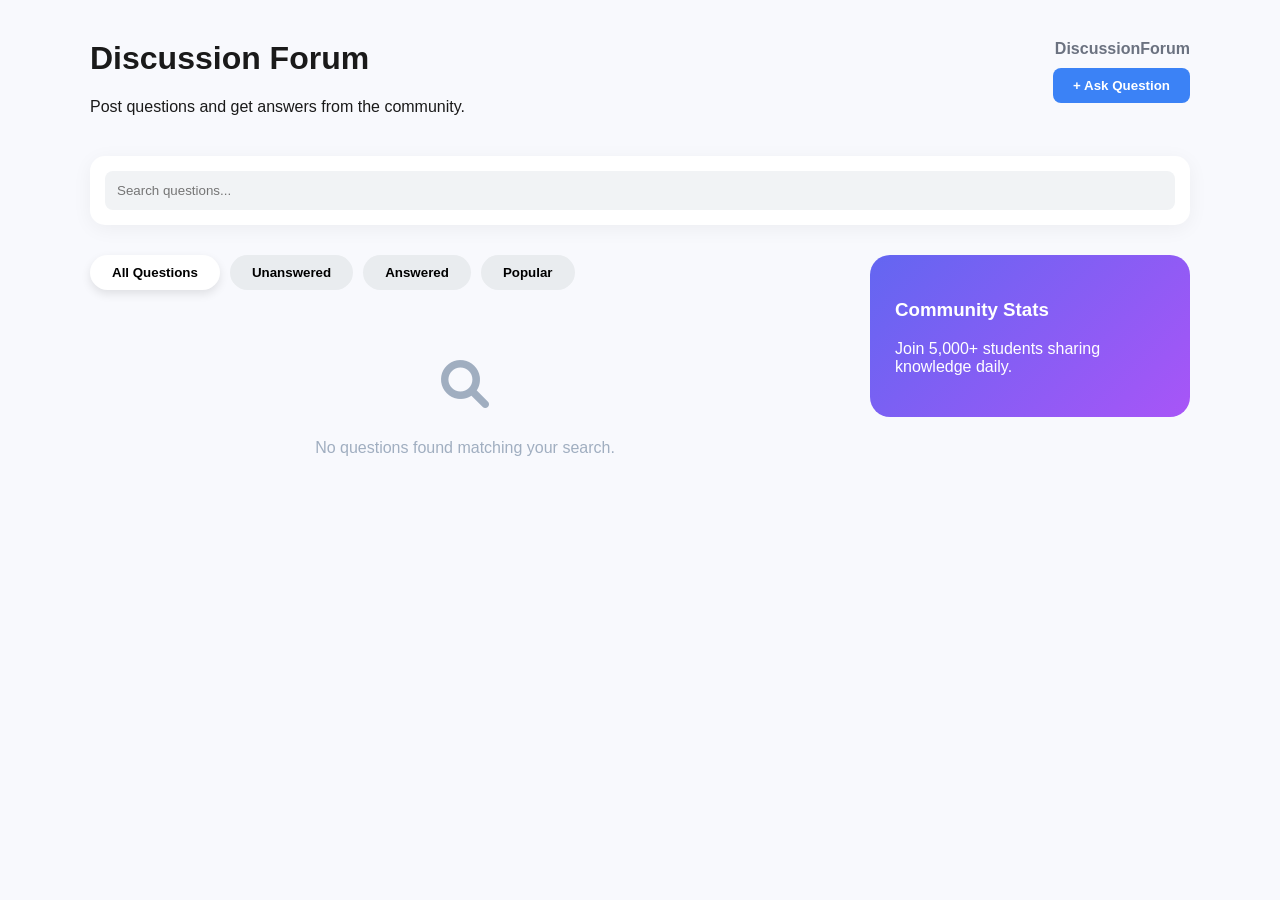
==== forum.html @ 8882bae1 "Add files via upload" ====
<!DOCTYPE html>
<html lang="en">
<head>
    <meta charset="UTF-8">
    <meta name="viewport" content="width=device-width, initial-scale=1.0">
    <title>Forum - Real-Time Posting</title>
    <link rel="stylesheet" href="https://cdnjs.cloudflare.com/ajax/libs/font-awesome/6.0.0/css/all.min.css">
    <style>
        :root {
            --bg-color: #f8f9fd;
            --primary-blue: #4a90e2;
            --btn-blue: #3b82f6;
            --text-main: #1a1a1a;
            --text-muted: #6b7280;
            --card-shadow: 0 4px 20px rgba(0, 0, 0, 0.05);
            --gradient-sidebar: linear-gradient(135deg, #6366f1 0%, #a855f7 100%);
        }

        body { font-family: 'Poppins', sans-serif; background-color: var(--bg-color); margin: 0; color: var(--text-main); }
        .container { max-width: 1100px; margin: 40px auto; padding: 0 20px; position: relative; }

        .top-nav { position: absolute; top: 0; right: 20px; text-align: right; z-index: 100; }
        .home-link { text-decoration: none; color: var(--text-muted); font-weight: 600; display: flex; align-items: center; justify-content: flex-end; gap: 8px; margin-bottom: 10px; cursor: pointer; }
        .ask-btn { background-color: var(--btn-blue); color: white; padding: 10px 20px; border: none; border-radius: 8px; font-weight: bold; cursor: pointer; }

        .search-container { background: white; padding: 15px; border-radius: 15px; display: flex; gap: 10px; box-shadow: var(--card-shadow); margin: 40px 0 30px 0; }
        .search-container input { flex: 1; padding: 12px; border: none; background: #f1f3f5; border-radius: 8px; outline: none; }

        .layout { display: grid; grid-template-columns: 1fr 320px; gap: 30px; }
        .nav-tabs { display: flex; gap: 10px; margin-bottom: 20px; }
        .tab { padding: 10px 22px; border: none; background: #e9ecef; border-radius: 25px; cursor: pointer; font-weight: 600; }
        .tab.active { background: white; box-shadow: 0 4px 10px rgba(0,0,0,0.1); }

        .card { background: white; padding: 24px; border-radius: 16px; margin-bottom: 20px; box-shadow: var(--card-shadow); }
        .stats { min-width: 90px; text-align: center; }
        .q-link { color: var(--primary-blue); text-decoration: none; font-size: 1.2rem; font-weight: bold; cursor: pointer; }
        .tag { background: #f1f3f5; padding: 5px 12px; border-radius: 6px; font-size: 0.8rem; margin-right: 6px; }

        .forum-footer { border-top: 1px solid #eee; margin-top: 15px; padding-top: 15px; display: flex; gap: 20px; }
        .action-btn { cursor: pointer; color: var(--text-muted); font-size: 0.9rem; border: none; background: none; }
        .action-btn i { margin-right: 5px; }
        .liked { color: #e0245e; }
        .voted { color: #3b82f6; font-weight: bold; }

        .answer-section { margin-top: 15px; background: #f9fafb; padding: 15px; border-radius: 10px; display: none; }
        .ans-input { width: 100%; padding: 10px; border: 1px solid #ddd; border-radius: 8px; margin-bottom: 10px; }
        
        .sidebar { background: var(--gradient-sidebar); color: white; padding: 25px; border-radius: 20px; height: fit-content; }
        .view-box { 
        background: white; 
        padding: 30px; 
        border-radius: 20px; 
        box-shadow: 0 10px 30px rgba(0,0,0,0.05); 
        border: 1px solid #edf2f7;
    }
    .form-title { color: #2d3748; margin-bottom: 20px; font-weight: 700; }
    .post-btn { 
        background: linear-gradient(135deg, #667eea 0%, #764ba2 100%); 
        color: white; border: none; padding: 12px; border-radius: 10px; 
        font-weight: 600; cursor: pointer; transition: transform 0.2s;
    }
    .post-btn:hover { transform: translateY(-2px); }
    .author-link { color: #4db2ec; cursor: pointer; text-decoration: none; font-size: 0.85rem; }
    .author-link:hover { text-decoration: underline; }
    /* New style for the question details box */
.details-section {
    margin: 10px 0;padding: 12px;background: #f1f5f9;border-radius: 8px;
    font-size: 0.95rem;color: #4a5568;display: none; /* Hidden by default */
    border-left: 4px solid var(--primary-blue);
}
    </style>
</head>
<body>

<div class="container">
    <div class="top-nav">
        <a href="forum.html" class="home-link">DiscussionForum</a>
        <button class="ask-btn" onclick="showSection('ask')">+ Ask Question</button>
    </div>
    <header>
        <h1>Discussion Forum</h1>
        <p>Post questions and get answers from the community.</p>
    </header>
    <div class="search-container" id="search-bar-ui">
        <input type="text" id="searchInput" placeholder="Search questions..." onkeyup="handleSearch()">
    </div>
    <div class="layout">
        <main>
            <div class="nav-tabs" id="tab-nav">
    <button class="tab active" id="tab-all" onclick="filterData('all')">All Questions</button>
    <button class="tab" id="tab-unanswered" onclick="filterData('unanswered')">Unanswered</button>
    <button class="tab" id="tab-answered" onclick="filterData('answered')">Answered</button> <button class="tab" id="tab-popular" onclick="filterData('popular')">Popular</button>
</div>
            <div id="dynamic-area"></div>
        </main>
        <aside class="sidebar">
            <h3>Community Stats</h3>
            <p>Join 5,000+ students sharing knowledge daily.</p>
        </aside>
    </div>
</div>
<script>
    let activeFilter = 'all';
    const userObj = JSON.parse(localStorage.getItem('loggedInUser')) || { name: "Guest", email: "guest@gmail.com" };
    function getDB() {
        return JSON.parse(localStorage.getItem('forumDB')) || [];
    }
    function saveDB(data) {
        localStorage.setItem('forumDB', JSON.stringify(data));
    }
    function filterData(cat) {
        activeFilter = cat;
        document.querySelectorAll('.tab').forEach(t => t.classList.remove('active'));
        document.getElementById('tab-' + cat).classList.add('active');
        let data = getDB();
        if (cat === 'unanswered') {
            data = data.filter(q => q.answers.length === 0);
        } else if (cat === 'answered') {
            data = data.filter(q => q.answers.length > 0);
        } else if (cat === 'popular') {
            data = data.sort((a, b) => b.votes - a.votes).slice(0, 5);
        }
        data.sort((a, b) => b.votes - a.votes);
        renderList(data);
    }
 function renderList(data) {
    const area = document.getElementById('dynamic-area');
    const allUsers = JSON.parse(localStorage.getItem('users')) || [];
    const loggedInUser = JSON.parse(localStorage.getItem('loggedInUser')) || {};
    if (data.length === 0) {
        area.innerHTML = `
            <div style="text-align:center; padding:50px; color:#a0aec0;">
                <i class="fa-solid fa-magnifying-glass" style="font-size:3rem; margin-bottom:15px;"></i>
                <p>No questions found matching your search.</p>
            </div>`;
        return;
    }
    area.innerHTML = data.map(q => {
        const qEmail = (q.email || "").trim().toLowerCase();
        const qAuthorName = (q.author || "").trim().toLowerCase();
        let authorProfile = allUsers.find(u => {
            const uEmail = (u.email || "").trim().toLowerCase();
            const uName = (u.name || "").trim().toLowerCase();
            if (qEmail && uEmail && qEmail === uEmail) return true
            if (qAuthorName && uName && qAuthorName === uName) return true;
            return false;
        });
        if (!authorProfile && loggedInUser.email && qEmail === loggedInUser.email.toLowerCase()) {
            authorProfile = loggedInUser;
        }
        const profilePicUrl = authorProfile?.profilePic || 
                             authorProfile?.image || 
                             'https://cdn-icons-png.flaticon.com/512/149/149071.png';

        const isMe = loggedInUser.email && qEmail === loggedInUser.email.toLowerCase();
        const displayName = isMe ? "You" : (authorProfile ? authorProfile.name : q.author);
        const profileLink = isMe ? "profile.html" : `user-profile.html?email=${q.email}`;
        return `
<div class="answer-section" id="ans-box-${q.id}" style="display:none; margin-top:20px; padding-top:15px; border-top:1px solid #edf2f7;">
    <h4 style="font-size:1rem; margin-bottom:10px; color:#2d3748;">Answers</h4>
    <div id="ans-list-${q.id}" style="margin-bottom:20px;">
        </div>
    <div style="display:flex; gap:10px;">
        <input type="text" id="input-${q.id}" class="ans-input" placeholder="Write an answer..." 
               style="flex:1; padding:10px; border:1px solid #e2e8f0; border-radius:8px;">
        <button class="post-btn" onclick="submitAnswer(${q.id})" 
                style="padding:10px 20px; background:#4a90e2; color:white; border:none; border-radius:8px; cursor:pointer;">
            Post
            </button>  </div></div>
        <div class="card">
            <div style="display:flex; gap:20px;">
                <div class="author-info" style="text-align:center; min-width:80px;">
                    <img src="${profilePicUrl}" 
                         style="width:55px; height:55px; border-radius:50%; object-fit:cover; border:2px solid #e2e8f0; cursor:pointer;" 
                         onclick="window.location.href='${profileLink}'"
                         onerror="this.src='https://cdn-icons-png.flaticon.com/512/149/149071.png'">
                    <div class="stats" style="margin-top:10px; font-size:0.85rem;">
                        <strong>${q.votes || 0}</strong> votes
                        <br>
                        <strong class="${q.answers?.length > 0 ? 'success' : ''}">${q.answers?.length || 0}</strong> ans
                    </div></div>
                <div style="flex:1">
                    <div class="q-link" onclick="toggleDetails(${q.id})" style="font-size:1.2rem; font-weight:bold; color:#2d3748; cursor:pointer;">
                        ${q.title}   </div>
                    <div style="margin: 5px 0 10px 0; font-size:0.9rem;">
                        <span style="color:#718096;">By</span>
 <span class="author-link" onclick="window.location.href='${profileLink}'" style="cursor:pointer; color: #0a66c2; font-weight:600; margin-left:4px;">
${displayName}
                        </span>
                        <span style="font-size:0.75rem; color:#a0aec0; margin-left:8px;">
                            ${q.email && q.email !== 'undefined' ? `(${q.email})` : '(Verified Member)'}
                        </span> </div>

                    <div style="margin-bottom:15px;">
                        ${q.tags ? q.tags.map(t => `<span class="tag" style="background:#edf2f7; padding:4px 10px; border-radius:15px; font-size:0.75rem; margin-right:5px; color:#4a5568;">${t}</span>`).join('') : ''}
                    </div>
                    
                    <div class="details-section" id="details-${q.id}" style="display:none; background:#f7fafc; padding:15px; border-radius:8px; margin-bottom:15px; border-left:4px solid #cbd5e0;">
                        <strong>Details:</strong><br>${q.body || 'No additional details provided.'}
                    </div>

                    <div class="forum-footer" style="display:flex; gap:15px; border-top:1px solid #f0f4f8; padding-top:10px;">
                        <button class="action-btn" onclick="toggleDetails(${q.id})"><i class="fa-solid fa-circle-info"></i> More</button>
                        <button class="action-btn" onclick="handleVote(${q.id})"><i class="fa-solid fa-circle-up"></i> Vote</button>
                        <button class="action-btn" onclick="toggleAns(${q.id})"><i class="fa-regular fa-comment"></i> Answer</button>
                    </div>
                </div>
            </div>
        </div>`;
    }).join('');
}  function handleVote(id) {
        let db = getDB();
        const idx = db.findIndex(q => q.id === id);
        if (!db[idx].votedBy) db[idx].votedBy = [];

        const votedIdx = db[idx].votedBy.indexOf(userObj.email);
        if (votedIdx === -1) {
            db[idx].votes++;
            db[idx].votedBy.push(userObj.email);
        } else {
            db[idx].votes--;
            db[idx].votedBy.splice(votedIdx, 1);
        }
        saveDB(db);
        filterData(activeFilter);
    }

    function handleLike(id) {
        let db = getDB();
        const idx = db.findIndex(q => q.id === id);
        if (!db[idx].likedBy) db[idx].likedBy = [];

        const likedIdx = db[idx].likedBy.indexOf(userObj.email);
        if (likedIdx === -1) {
            db[idx].likedBy.push(userObj.email);
        } else {
            db[idx].likedBy.splice(likedIdx, 1);
        }
        saveDB(db);
        filterData(activeFilter);
    }

    function toggleAns(id) {
    const ansBox = document.getElementById(`ans-box-${id}`);
    const ansList = document.getElementById(`ans-list-${id}`);
    
    // Toggle visibility
    if (ansBox.style.display === "block") {
        ansBox.style.display = "none";
    } else {
        ansBox.style.display = "block";
        
        // Load existing answers from the database
        const db = JSON.parse(localStorage.getItem('forumDB')) || [];
        const question = db.find(q => q.id === id);
        const allUsers = JSON.parse(localStorage.getItem('users')) || [];

        if (question && question.answers) {
            ansList.innerHTML = question.answers.map(a => {
                // Find answerer's photo in the global users list
                const ansUser = allUsers.find(u => 
                    (u.email && a.email && u.email.toLowerCase() === a.email.toLowerCase()) ||
                    (u.name && a.user && u.name.toLowerCase() === a.user.toLowerCase())
                );
                const ansPic = ansUser?.profilePic || 'https://cdn-icons-png.flaticon.com/512/149/149071.png';

                return `
                <div style="display:flex; gap:10px; padding:10px; border-bottom:1px solid #f0f4f8; align-items: flex-start;">
                    <img src="${ansPic}" style="width:30px; height:30px; border-radius:50%; object-fit:cover;">
                    <div style="background: #f7fafc; padding:8px 12px; border-radius:12px; flex:1;">
                        <strong style="font-size:0.85rem; color:#2d3748;">${a.user}</strong>
                        <p style="margin:2px 0 0 0; font-size:0.9rem; color:#4a5568;">${a.text}</p>
                    </div>
                </div>`;
            }).join('');
        }
    }
}
    function toggleDetails(id) {
    const detailsBox = document.getElementById(`details-${id}`);
    if (detailsBox.style.display === 'block') {
        detailsBox.style.display = 'none';
    } else {
        detailsBox.style.display = 'block';
    }
}

    // --- COMBINED SUBMIT ANSWER FUNCTION ---
function submitAnswer(id) {
    const inputField = document.getElementById(`input-${id}`);
    const text = inputField.value.trim();
    if (!text) return alert("Please type an answer first.");

    // 1. Get the current user data safely
    let currentUser = JSON.parse(localStorage.getItem('loggedInUser'));
    if (!currentUser) return alert("Please log in to answer questions.");

    let db = JSON.parse(localStorage.getItem('forumDB')) || [];
    const idx = db.findIndex(q => q.id === id);
    if (idx === -1) return;

    // 2. Add the answer to the database with the user's details
    db[idx].answers.push({ 
        user: currentUser.name, 
        email: currentUser.email, 
        text: text,
        date: new Date().toLocaleDateString()
    });
    localStorage.setItem('forumDB', JSON.stringify(db));
    currentUser.ansCount = (currentUser.ansCount || 0) + 1;
    localStorage.setItem('loggedInUser', JSON.stringify(currentUser));
    inputField.value = ""; 
    renderList(db); 
    const ansBox = document.getElementById(`ans-box-${id}`);
    ansBox.style.display = "block";
    loadAnswers(id); 
}
function loadAnswers(id) {
    const ansList = document.getElementById(`ans-list-${id}`);
    const db = JSON.parse(localStorage.getItem('forumDB')) || [];
    const question = db.find(q => q.id === id);
    const allUsers = JSON.parse(localStorage.getItem('users')) || [];

    if (question && question.answers) {
        ansList.innerHTML = question.answers.map(a => {
            // Find the answerer's photo in the global users list
            const ansUser = allUsers.find(u => 
                (u.email && a.email && u.email.toLowerCase() === a.email.toLowerCase()) ||
                (u.name && a.user && u.name.toLowerCase() === a.user.toLowerCase())
            );
            
            const ansPic = ansUser?.profilePic || 'https://cdn-icons-png.flaticon.com/512/149/149071.png';

            return `
            <div style="display:flex; gap:12px; padding:12px 0; border-bottom:1px solid #edf2f7; align-items: flex-start;">
                <img src="${ansPic}" style="width:35px; height:35px; border-radius:50%; object-fit:cover; border: 1px solid #e2e8f0;">
                <div style="flex:1;">
                    <div style="display:flex; justify-content:space-between; align-items:center;">
                        <strong style="font-size:0.9rem; color:#2d3748;">${a.user}</strong>
                        <span style="font-size:0.75rem; color:#a0aec0;">${a.date || ''}</span>
                    </div>
                    <p style="margin:4px 0 0 0; font-size:0.95rem; color:#4a5568; line-height:1.4;">${a.text}</p>
                </div>
            </div>`;
        }).join('');
    }
}
function submitQuestion() {
    const title = document.getElementById('newTitle').value;
    const body = document.getElementById('newBody').value;
    const tagsRaw = document.getElementById('newTags').value;
    if(!title || !tagsRaw) return alert("Please fill Title and Tags");

    const newQ = {
        id: Date.now(),
        title: title,
        body: body,
        tags: tagsRaw.split(',').map(t => t.trim()),
        votes: 0,
        votedBy: [],
        likedBy: [],
        answers: [],
        author: userObj.name,
        email: userObj.email,
        time: new Date().toLocaleString()
    };

    let db = getDB();
    db.unshift(newQ);
    saveDB(db);
    showSection('list');
}
function showSection(section) {
    const area = document.getElementById('dynamic-area');
    if (section === 'list') {
        document.getElementById('tab-nav').style.display = 'flex';
        filterData('all');
    } else {
        document.getElementById('tab-nav').style.display = 'none';
        area.innerHTML = `
            <div class="view-box">
                <h2>Ask Question</h2>
                <input type="text" id="newTitle" class="ans-input" placeholder="Title">
                <textarea id="newBody" class="ans-input" placeholder="Details" rows="4"></textarea>
                <input type="text" id="newTags" class="ans-input" placeholder="Tags (comma separated)">
                <button class="post-btn" onclick="submitQuestion()">Post</button>
            </div>`;
    }
}
function handleSearch() {
    const val = document.getElementById('searchInput').value.toLowerCase();
    const filtered = getDB().filter(q => q.title.toLowerCase().includes(val));
    renderList(filtered);
}
window.onload = function() {
    const urlParams = new URLSearchParams(window.location.search);
    const viewMode = urlParams.get('view');
    const action = localStorage.getItem('openForumAction');

    if (viewMode === 'myhistory') {
        viewMyQuestions();
    } else if (action === 'ask') {
        showSection('ask');
        localStorage.removeItem('openForumAction');
    } else {
        filterData('all');
    }
};
function viewMyQuestions() {
    const user = JSON.parse(localStorage.getItem('loggedInUser'));
    const forumDB = JSON.parse(localStorage.getItem('forumDB')) || [];
    const allUsers = JSON.parse(localStorage.getItem('users')) || [];
    const elementsToHide = ['.sidebar', '#tab-nav', '.ask-btn', 'header p'];
    elementsToHide.forEach(s => { 
        const el = document.querySelector(s); 
        if(el) el.style.display = 'none'; 
    });
    const mainHeading = document.querySelector('h1');
    if (mainHeading) mainHeading.innerText = "My Question History";
    const myData = forumDB.filter(q => q.email === user.email);
    const area = document.getElementById('dynamic-area');
    let historyHTML = `<button onclick="window.location.href='dashboard.html'" class="action-btn" style="margin-bottom:20px;">← Back to Dashboard</button>`;
    if (myData.length === 0) {
        area.innerHTML = historyHTML + `<p style="text-align:center; padding:20px;">You haven't posted any questions yet.</p>`;
        return;
    }
    area.innerHTML = historyHTML + myData.map(q => {
        const answers = q.answers || [];
        const hasAnswers = answers.length > 0;
        const statusHTML = hasAnswers 
            ? `<span style="background:#c6f6d5; color:#22543d; padding:4px 12px; border-radius:20px; font-size:0.75rem; font-weight:bold;">${answers.length} ANSWERED</span>` 
            : `<span style="background:#fee2e2; color:#991b1b; padding:4px 12px; border-radius:20px; font-size:0.75rem; font-weight:bold;">PENDING</span>`;
        const answersHTML = answers.map(a => {
            const ansUser = allUsers.find(u => u.email === a.email);
            const ansPic = ansUser?.profilePic || 'https://cdn-icons-png.flaticon.com/512/149/149071.png';
            
            return `
                <div style="display:flex; gap:10px; margin-top:10px; padding:10px; background:#f8fafc; border-radius:8px; border:1px solid #edf2f7;">
                    <img src="${ansPic}" style="width:30px; height:30px; border-radius:50%; object-fit:cover;">
                    <div style="flex:1;">
                        <div style="display:flex; justify-content:space-between;">
                            <strong style="font-size:0.85rem;">${a.user}</strong>
                            <small style="color:#a0aec0;">${a.date || ''}</small>
                        </div>
                        <p style="margin:4px 0 0 0; font-size:0.9rem; color:#4a5568;">${a.text}</p>
                    </div>
                </div>`;
        }).join('');

        return `
            <div class="card" style="border-left: 6px solid ${hasAnswers ? '#10b981' : '#ef4444'}; margin-bottom:20px; padding:20px;">
                <div style="display:flex; justify-content:space-between; align-items:flex-start;">
                    <h3 style="margin:0; color:#2d3748; font-size:1.1rem;">${q.title}</h3>
                    ${statusHTML}
                </div>
                
                <p style="color:#718096; font-size:0.9rem; margin:10px 0;">${q.body || 'No details provided.'}</p>
                
                <div id="history-ans-list-${q.id}" style="margin-top:15px; border-top: 1px solid #f1f5f9; padding-top:10px;">
                    <strong style="font-size:0.8rem; color:#64748b;">${hasAnswers ? 'Responses:' : 'No responses yet'}</strong>
                    ${answersHTML}
                </div>

                <div style="margin-top:15px; text-align:right;">
                    <small style="color:#cbd5e0; display:block; margin-bottom:5px;">Posted on ${q.time}</small>
                    <button class="action-btn" onclick="window.location.href='forum.html?id=${q.id}'" style="font-size:0.8rem;">Go to Discussion</button>
                </div>
            </div>
        `;
    }).join('');
}
function updateQuestionCount() {
    const user = JSON.parse(localStorage.getItem('loggedInUser'));
    const forumDB = JSON.parse(localStorage.getItem('forumDB')) || [];
    
    if (user && user.email) {
        const myQuestions = forumDB.filter(q => q.email === user.email);
        const countDisplay = document.getElementById('q-count-display');
        if (countDisplay) {
            countDisplay.textContent = myQuestions.length;
        }
    }
}
updateQuestionCount();
</script>
</body>
</html>
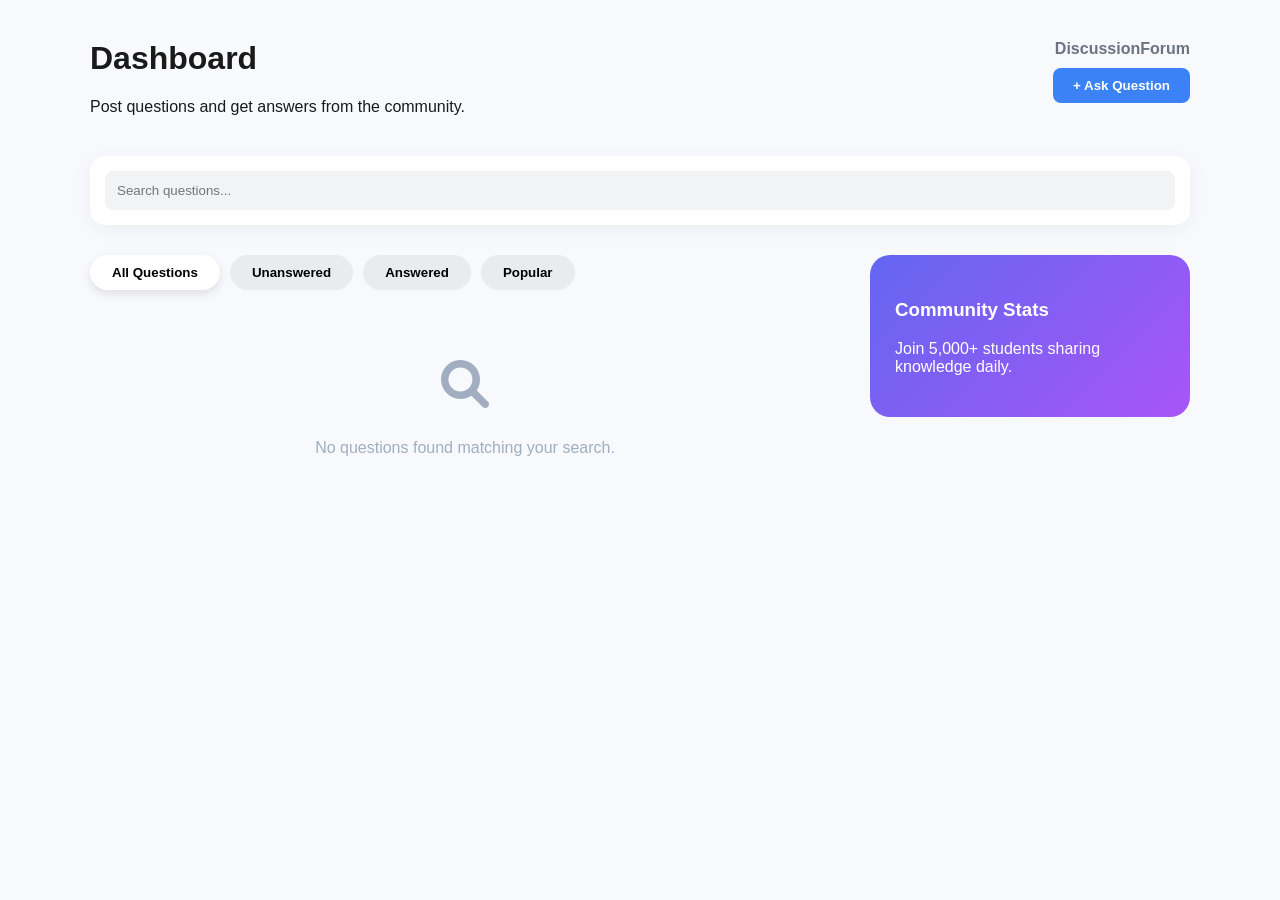
==== commit 36c57d4e: "Update forum.html" ====
--- a/forum.html
+++ b/forum.html
@@ -74,11 +74,11 @@
 
 <div class="container">
     <div class="top-nav">
-        <a href="forum.html" class="home-link">DiscussionForum</a>
+        <a href="dashboard.html" class="home-link">DiscussionForum</a>
         <button class="ask-btn" onclick="showSection('ask')">+ Ask Question</button>
     </div>
     <header>
-        <h1>Discussion Forum</h1>
+        <h1>Dashboard</h1>
         <p>Post questions and get answers from the community.</p>
     </header>
     <div class="search-container" id="search-bar-ui">
@@ -484,4 +484,4 @@
 updateQuestionCount();
 </script>
 </body>
-</html>+</html>
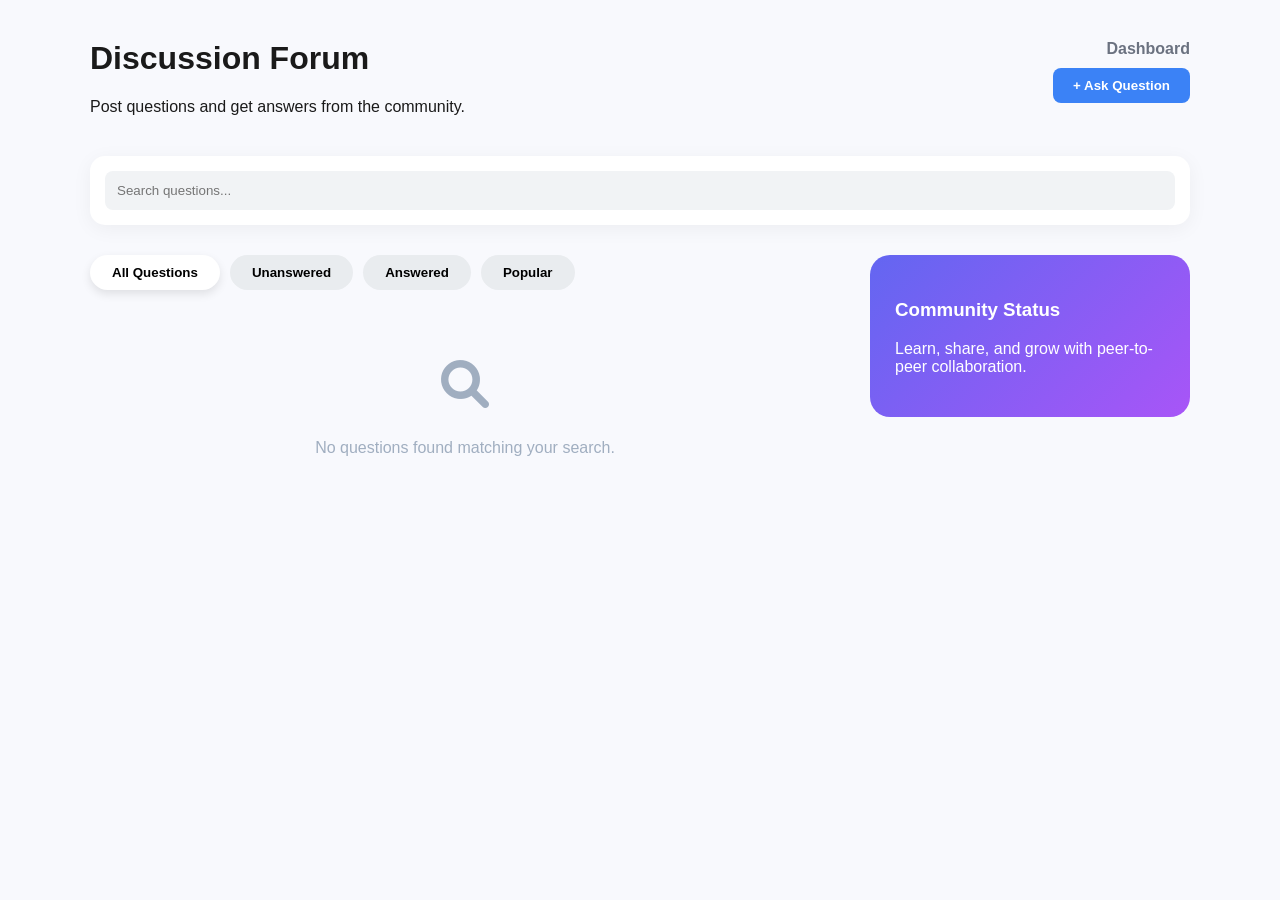
==== commit 72601f65: "Update forum.html" ====
--- a/forum.html
+++ b/forum.html
@@ -74,11 +74,11 @@
 
 <div class="container">
     <div class="top-nav">
-        <a href="dashboard.html" class="home-link">DiscussionForum</a>
+        <a href="dashboard.html" class="home-link">Dashboard</a>
         <button class="ask-btn" onclick="showSection('ask')">+ Ask Question</button>
     </div>
     <header>
-        <h1>Dashboard</h1>
+        <h1>Discussion Forum</h1>
         <p>Post questions and get answers from the community.</p>
     </header>
     <div class="search-container" id="search-bar-ui">
@@ -94,8 +94,8 @@
             <div id="dynamic-area"></div>
         </main>
         <aside class="sidebar">
-            <h3>Community Stats</h3>
-            <p>Join 5,000+ students sharing knowledge daily.</p>
+            <h3>Community Status</h3>
+            <p>Learn, share, and grow with peer-to-peer collaboration.</p>
         </aside>
     </div>
 </div>
@@ -108,23 +108,41 @@
     function saveDB(data) {
         localStorage.setItem('forumDB', JSON.stringify(data));
     }
-    function filterData(cat) {
-        activeFilter = cat;
-        document.querySelectorAll('.tab').forEach(t => t.classList.remove('active'));
-        document.getElementById('tab-' + cat).classList.add('active');
-        let data = getDB();
-        if (cat === 'unanswered') {
-            data = data.filter(q => q.answers.length === 0);
-        } else if (cat === 'answered') {
-            data = data.filter(q => q.answers.length > 0);
-        } else if (cat === 'popular') {
-            data = data.sort((a, b) => b.votes - a.votes).slice(0, 5);
-        }
-        data.sort((a, b) => b.votes - a.votes);
-        renderList(data);
-    }
- function renderList(data) {
-    const area = document.getElementById('dynamic-area');
+  function filterData(cat) {
+    activeFilter = cat;
+    
+    // UI: Update tab active state
+    document.querySelectorAll('.tab').forEach(t => t.classList.remove('active'));
+    const activeTab = document.getElementById('tab-' + cat);
+    if (activeTab) activeTab.classList.add('active');
+
+    let data = getDB();
+
+    if (cat === 'all') {
+        // THIS IS THE FIX: 
+        // We sort by ID here so "All Questions" always shows newest on top
+        data.sort((a, b) => b.id - a.id);
+    } 
+    else if (cat === 'popular') {
+        // We sort by VOTES here so "Popular" shows highest votes on top
+        data.sort((a, b) => (b.votes || 0) - (a.votes || 0));
+    } 
+    else if (cat === 'unanswered') {
+        data = data.filter(q => !q.answers || q.answers.length === 0);
+        data.sort((a, b) => b.id - a.id); // Newest unanswered on top
+    }
+     else if (cat === 'answered') {
+        // Optional: Filter for questions that HAVE answers
+        data = data.filter(q => q.answers && q.answers.length > 0);
+        data.sort((a, b) => b.id - a.id);
+    }
+    // Now send the ALREADY SORTED data to renderList
+    renderList(data);
+}
+ function renderList(data) {  
+   // const sortedData = [...data].sort((a, b) => b.id - a.id);
+   
+   const area = document.getElementById('dynamic-area');
     const allUsers = JSON.parse(localStorage.getItem('users')) || [];
     const loggedInUser = JSON.parse(localStorage.getItem('loggedInUser')) || {};
     if (data.length === 0) {
@@ -349,6 +367,7 @@
     const title = document.getElementById('newTitle').value;
     const body = document.getElementById('newBody').value;
     const tagsRaw = document.getElementById('newTags').value;
+    
     if(!title || !tagsRaw) return alert("Please fill Title and Tags");
 
     const newQ = {
@@ -366,9 +385,14 @@
     };
 
     let db = getDB();
-    db.unshift(newQ);
+    db.unshift(newQ); // Adds the new question to the top of the array
     saveDB(db);
-    showSection('list');
+
+    // --- ADDED HERE ---
+    filterData('all'); 
+    // This refreshes the UI and ensures the 'All' tab is active and sorted by newest.
+
+    showSection('list'); // Switches the view back to the forum feed
 }
 function showSection(section) {
     const area = document.getElementById('dynamic-area');
